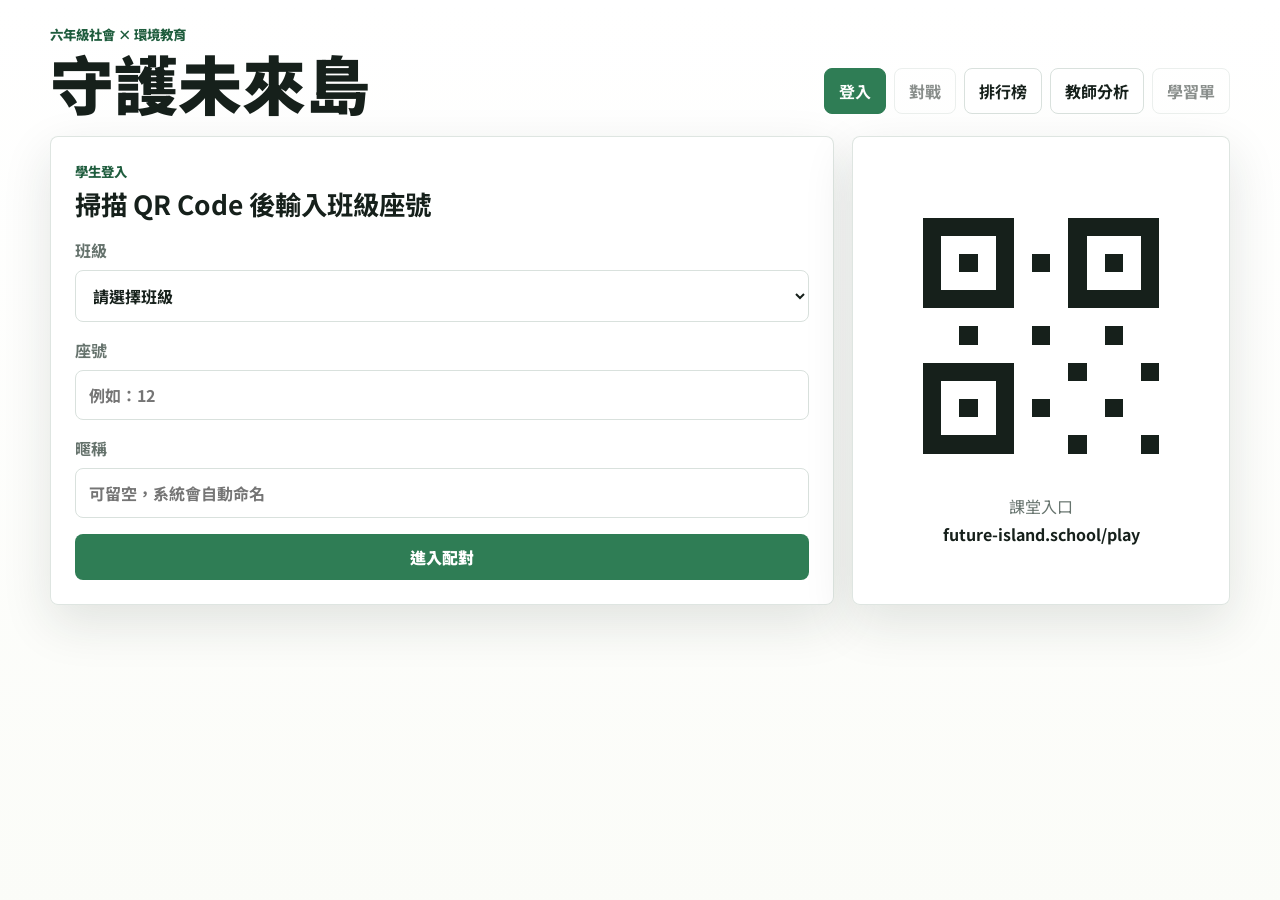
==== index.html @ 00fd928c "Add Future Island prototype" ====
<!doctype html>
<html lang="zh-Hant">
  <head>
    <meta charset="UTF-8" />
    <meta name="viewport" content="width=device-width, initial-scale=1.0" />
    <title>守護未來島</title>
    <link rel="preconnect" href="https://fonts.googleapis.com" />
    <link rel="preconnect" href="https://fonts.gstatic.com" crossorigin />
    <link
      href="https://fonts.googleapis.com/css2?family=Noto+Sans+TC:wght@400;500;700;900&display=swap"
      rel="stylesheet"
    />
    <link rel="stylesheet" href="styles.css" />
  </head>
  <body>
    <div class="app-shell">
      <header class="topbar">
        <div>
          <p class="eyebrow">六年級社會 × 環境教育</p>
          <h1>守護未來島</h1>
        </div>
        <nav class="tabs" aria-label="主要分頁">
          <button class="tab active" data-view="login">登入</button>
          <button class="tab" data-view="battle" disabled>對戰</button>
          <button class="tab" data-view="leaderboard">排行榜</button>
          <button class="tab" data-view="teacher">教師分析</button>
          <button class="tab" data-view="worksheet" disabled>學習單</button>
        </nav>
      </header>

      <main>
        <section class="view active" id="login-view">
          <div class="login-layout">
            <section class="panel login-panel">
              <p class="section-label">學生登入</p>
              <h2>掃描 QR Code 後輸入班級座號</h2>
              <form id="login-form">
                <label for="class-input">
                  班級
                  <select id="class-input" required>
                    <option value="">請選擇班級</option>
                    <option>601</option>
                    <option>602</option>
                    <option>603</option>
                    <option>604</option>
                    <option>605</option>
                  </select>
                </label>
                <label for="seat-input">
                  座號
                  <input id="seat-input" type="number" min="1" max="40" placeholder="例如：12" required />
                </label>
                <label for="name-input">
                  暱稱
                  <input id="name-input" type="text" maxlength="12" placeholder="可留空，系統會自動命名" />
                </label>
                <button class="primary-action" type="submit">進入配對</button>
              </form>
            </section>

            <aside class="qr-panel">
              <div class="qr-card" aria-label="課堂登入 QR Code 示意">
                <div class="qr-grid" id="qr-grid"></div>
              </div>
              <div class="join-copy">
                <p>課堂入口</p>
                <strong>future-island.school/play</strong>
              </div>
            </aside>
          </div>
        </section>

        <section class="view" id="battle-view">
          <div class="battle-grid">
            <section class="panel battle-panel">
              <div class="battle-meta">
                <div>
                  <p class="section-label">第 <span id="round-now">1</span> 回合 / 5</p>
                  <h2 id="question-title">環境情境題</h2>
                </div>
                <div class="timer" id="timer">60</div>
              </div>

              <p class="scenario" id="scenario-text"></p>

              <div class="choice-group">
                <p class="field-title">選擇你的立場</p>
                <div class="segmented" id="stance-options"></div>
              </div>

              <div class="choice-group">
                <p class="field-title">選擇最重要的理由卡</p>
                <div class="reason-grid" id="reason-options"></div>
              </div>

              <label class="reflection-box" for="reflection-input">
                補充一句你的想法
                <textarea id="reflection-input" maxlength="120" placeholder="請寫下你的理由或替代方案"></textarea>
              </label>

              <div class="battle-actions">
                <button class="secondary-action" id="simulate-opponent" type="button">模擬對手作答</button>
                <button class="primary-action" id="submit-round" type="button">送出本回合</button>
              </div>
            </section>

            <aside class="panel match-panel">
              <p class="section-label">雙人對打</p>
              <div class="player-row self">
                <span id="player-badge">我</span>
                <div>
                  <strong id="player-name">尚未登入</strong>
                  <p id="player-score">0 分</p>
                </div>
              </div>
              <div class="versus">VS</div>
              <div class="player-row opponent">
                <span id="opponent-badge">對手</span>
                <div>
                  <strong id="opponent-name">等待配對</strong>
                  <p id="opponent-score">0 分</p>
                </div>
              </div>
              <div class="island-meter">
                <p>未來島狀態</p>
                <div class="meter-row"><span>生態</span><progress id="eco-meter" max="100" value="62"></progress></div>
                <div class="meter-row"><span>生活</span><progress id="life-meter" max="100" value="68"></progress></div>
                <div class="meter-row"><span>永續</span><progress id="sustain-meter" max="100" value="55"></progress></div>
              </div>
              <div class="log-list" id="battle-log"></div>
            </aside>
          </div>
        </section>

        <section class="view" id="leaderboard-view">
          <section class="panel">
            <div class="section-heading">
              <div>
                <p class="section-label">即時回饋</p>
                <h2>排行榜</h2>
              </div>
              <button class="secondary-action" id="seed-demo" type="button">加入示範資料</button>
            </div>
            <div class="leaderboard-tabs">
              <button class="mini-tab active" data-board="score">總積分</button>
              <button class="mini-tab" data-board="thinking">最佳思辨</button>
              <button class="mini-tab" data-board="growth">進步表現</button>
            </div>
            <div class="leaderboard" id="leaderboard"></div>
          </section>
        </section>

        <section class="view" id="teacher-view">
          <section class="panel">
            <div class="section-heading">
              <div>
                <p class="section-label">教師後台</p>
                <h2>作答紀錄與概念分析</h2>
              </div>
              <button class="secondary-action" id="clear-data" type="button">清除紀錄</button>
            </div>
            <div class="analytics-grid">
              <div class="metric"><span id="metric-students">0</span><p>登入學生</p></div>
              <div class="metric"><span id="metric-rounds">0</span><p>作答回合</p></div>
              <div class="metric"><span id="metric-average">0</span><p>平均分數</p></div>
              <div class="metric"><span id="metric-weak">尚無</span><p>需加強概念</p></div>
            </div>
            <div class="record-table-wrap">
              <table>
                <thead>
                  <tr>
                    <th>學生</th>
                    <th>題目</th>
                    <th>立場</th>
                    <th>理由</th>
                    <th>分數</th>
                    <th>迷思標記</th>
                  </tr>
                </thead>
                <tbody id="record-table"></tbody>
              </table>
            </div>
          </section>
        </section>

        <section class="view" id="worksheet-view">
          <section class="panel worksheet-panel">
            <div class="section-heading">
              <div>
                <p class="section-label">個人化學習</p>
                <h2 id="worksheet-title">我的環境決策學習單</h2>
              </div>
              <button class="secondary-action" id="print-worksheet" type="button">列印</button>
            </div>
            <div id="worksheet-content" class="worksheet-content"></div>
          </section>
        </section>
      </main>
    </div>

    <script src="app.js"></script>
  </body>
</html>
---- styles.css ----
:root {
  color-scheme: light;
  --ink: #16201b;
  --muted: #66736d;
  --line: #d9e1dd;
  --paper: #fbfcf8;
  --panel: #ffffff;
  --leaf: #2f7d55;
  --leaf-dark: #1f5d3e;
  --sun: #f0b84d;
  --sky: #5d8fb4;
  --clay: #c6684b;
  --soft: #eef5ef;
  --shadow: 0 18px 50px rgba(21, 39, 30, 0.12);
}

* {
  box-sizing: border-box;
}

body {
  margin: 0;
  min-height: 100vh;
  background:
    linear-gradient(180deg, rgba(255, 255, 255, 0.72), rgba(251, 252, 248, 0.98)),
    url("https://images.unsplash.com/photo-1500530855697-b586d89ba3ee?auto=format&fit=crop&w=1800&q=80");
  background-attachment: fixed;
  background-position: center;
  background-size: cover;
  color: var(--ink);
  font-family: "Noto Sans TC", system-ui, -apple-system, BlinkMacSystemFont, sans-serif;
}

button,
input,
select,
textarea {
  font: inherit;
}

button {
  cursor: pointer;
}

.app-shell {
  width: min(1180px, calc(100% - 32px));
  margin: 0 auto;
  padding: 24px 0 40px;
}

.topbar {
  display: flex;
  align-items: end;
  justify-content: space-between;
  gap: 24px;
  margin-bottom: 22px;
}

.eyebrow,
.section-label {
  margin: 0 0 6px;
  color: var(--leaf-dark);
  font-size: 0.84rem;
  font-weight: 800;
}

h1,
h2,
p {
  margin-top: 0;
}

h1 {
  margin-bottom: 0;
  font-size: clamp(2.1rem, 5vw, 4.5rem);
  font-weight: 900;
  line-height: 1;
}

h2 {
  margin-bottom: 18px;
  font-size: 1.65rem;
  line-height: 1.25;
}

.tabs,
.leaderboard-tabs {
  display: flex;
  gap: 8px;
  flex-wrap: wrap;
}

.tab,
.mini-tab {
  border: 1px solid var(--line);
  border-radius: 8px;
  background: rgba(255, 255, 255, 0.82);
  color: var(--ink);
  padding: 10px 14px;
  font-weight: 700;
}

.tab.active,
.mini-tab.active {
  background: var(--leaf);
  border-color: var(--leaf);
  color: white;
}

.tab:disabled {
  cursor: not-allowed;
  opacity: 0.5;
}

.view {
  display: none;
}

.view.active {
  display: block;
}

.panel,
.qr-panel {
  border: 1px solid rgba(217, 225, 221, 0.86);
  border-radius: 8px;
  background: rgba(255, 255, 255, 0.94);
  box-shadow: var(--shadow);
}

.login-layout,
.battle-grid {
  display: grid;
  grid-template-columns: minmax(0, 1.35fr) minmax(300px, 0.65fr);
  gap: 18px;
  align-items: stretch;
}

.login-panel,
.battle-panel,
.match-panel,
.worksheet-panel,
.panel {
  padding: 24px;
}

form {
  display: grid;
  gap: 16px;
}

label {
  display: grid;
  gap: 8px;
  color: var(--muted);
  font-weight: 700;
}

input,
select,
textarea {
  width: 100%;
  border: 1px solid var(--line);
  border-radius: 8px;
  background: white;
  color: var(--ink);
  padding: 12px 13px;
}

textarea {
  min-height: 108px;
  resize: vertical;
}

.primary-action,
.secondary-action {
  min-height: 44px;
  border: 0;
  border-radius: 8px;
  padding: 11px 16px;
  font-weight: 900;
}

.primary-action {
  background: var(--leaf);
  color: white;
}

.secondary-action {
  border: 1px solid var(--line);
  background: white;
  color: var(--leaf-dark);
}

.qr-panel {
  display: grid;
  align-content: center;
  justify-items: center;
  gap: 18px;
  padding: 24px;
}

.qr-card {
  width: min(280px, 80vw);
  aspect-ratio: 1;
  padding: 14px;
  border: 8px solid white;
  background: white;
}

.qr-grid {
  display: grid;
  grid-template-columns: repeat(13, 1fr);
  height: 100%;
}

.qr-dot {
  background: var(--ink);
}

.join-copy {
  text-align: center;
}

.join-copy p {
  margin-bottom: 4px;
  color: var(--muted);
}

.battle-meta,
.section-heading,
.battle-actions {
  display: flex;
  align-items: center;
  justify-content: space-between;
  gap: 16px;
}

.timer {
  display: grid;
  place-items: center;
  width: 68px;
  height: 68px;
  border-radius: 50%;
  background: var(--sun);
  color: #4b3512;
  font-size: 1.5rem;
  font-weight: 900;
}

.scenario {
  border-left: 5px solid var(--sky);
  background: #eef6fb;
  padding: 16px;
  color: #223542;
  font-size: 1.08rem;
  line-height: 1.65;
}

.choice-group {
  margin: 18px 0;
}

.field-title {
  margin-bottom: 10px;
  color: var(--muted);
  font-weight: 900;
}

.segmented,
.reason-grid {
  display: grid;
  grid-template-columns: repeat(3, minmax(0, 1fr));
  gap: 10px;
}

.choice-btn {
  min-height: 64px;
  border: 1px solid var(--line);
  border-radius: 8px;
  background: white;
  padding: 10px;
  color: var(--ink);
  font-weight: 800;
}

.choice-btn.selected {
  border-color: var(--leaf);
  background: var(--soft);
  box-shadow: inset 0 0 0 2px var(--leaf);
}

.player-row {
  display: flex;
  gap: 12px;
  align-items: center;
  padding: 14px;
  border-radius: 8px;
  background: var(--soft);
}

.player-row span {
  display: grid;
  place-items: center;
  width: 50px;
  height: 50px;
  border-radius: 8px;
  background: var(--leaf);
  color: white;
  font-weight: 900;
}

.player-row p {
  margin: 2px 0 0;
  color: var(--muted);
}

.opponent span {
  background: var(--clay);
}

.versus {
  margin: 13px 0;
  text-align: center;
  color: var(--muted);
  font-weight: 900;
}

.island-meter {
  margin-top: 20px;
}

.meter-row {
  display: grid;
  grid-template-columns: 42px 1fr;
  gap: 10px;
  align-items: center;
  margin: 10px 0;
  color: var(--muted);
  font-weight: 700;
}

progress {
  width: 100%;
  height: 12px;
  accent-color: var(--leaf);
}

.log-list {
  display: grid;
  gap: 8px;
  margin-top: 18px;
  max-height: 250px;
  overflow: auto;
}

.log-item,
.leader-row {
  border: 1px solid var(--line);
  border-radius: 8px;
  background: white;
  padding: 12px;
}

.log-item p,
.leader-row p {
  margin: 0;
  color: var(--muted);
}

.leaderboard {
  display: grid;
  gap: 10px;
  margin-top: 18px;
}

.leader-row {
  display: grid;
  grid-template-columns: 44px 1fr auto;
  gap: 14px;
  align-items: center;
}

.rank {
  display: grid;
  place-items: center;
  width: 38px;
  height: 38px;
  border-radius: 8px;
  background: var(--soft);
  font-weight: 900;
}

.analytics-grid {
  display: grid;
  grid-template-columns: repeat(4, minmax(0, 1fr));
  gap: 12px;
  margin-bottom: 20px;
}

.metric {
  border: 1px solid var(--line);
  border-radius: 8px;
  background: var(--soft);
  padding: 16px;
}

.metric span {
  display: block;
  margin-bottom: 6px;
  font-size: 1.8rem;
  font-weight: 900;
}

.metric p {
  margin: 0;
  color: var(--muted);
}

.record-table-wrap {
  overflow-x: auto;
}

table {
  width: 100%;
  border-collapse: collapse;
  min-width: 760px;
}

th,
td {
  border-bottom: 1px solid var(--line);
  padding: 12px 10px;
  text-align: left;
  vertical-align: top;
}

th {
  color: var(--leaf-dark);
  font-size: 0.9rem;
}

.worksheet-content {
  display: grid;
  gap: 16px;
}

.worksheet-block {
  border: 1px solid var(--line);
  border-radius: 8px;
  padding: 16px;
  background: white;
}

.worksheet-block h3 {
  margin: 0 0 8px;
}

.worksheet-lines {
  display: grid;
  gap: 12px;
  margin-top: 12px;
}

.line {
  height: 34px;
  border-bottom: 1px solid var(--line);
}

@media (max-width: 860px) {
  .topbar,
  .battle-actions,
  .section-heading {
    align-items: stretch;
    flex-direction: column;
  }

  .login-layout,
  .battle-grid,
  .analytics-grid {
    grid-template-columns: 1fr;
  }

  .segmented,
  .reason-grid {
    grid-template-columns: 1fr;
  }

  .tabs {
    width: 100%;
  }

  .tab {
    flex: 1 1 auto;
  }
}

@media print {
  body {
    background: white;
  }

  .topbar,
  .tabs,
  .secondary-action {
    display: none;
  }

  .app-shell {
    width: 100%;
    padding: 0;
  }

  .panel {
    border: 0;
    box-shadow: none;
  }
}
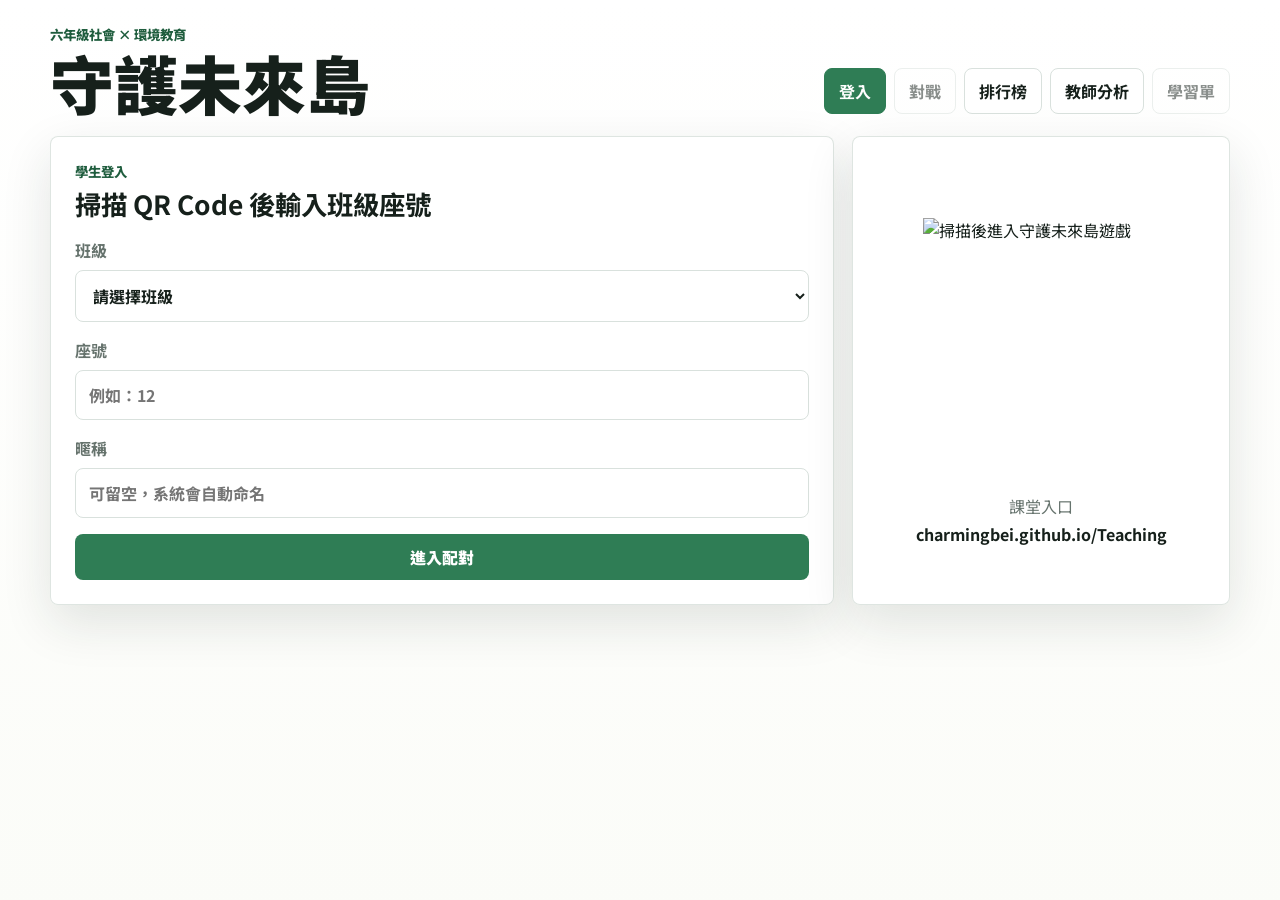
==== commit 8b0397bc: "Use scannable QR code" ====
--- a/index.html
+++ b/index.html
@@ -59,12 +59,16 @@
             </section>
 
             <aside class="qr-panel">
-              <div class="qr-card" aria-label="課堂登入 QR Code 示意">
-                <div class="qr-grid" id="qr-grid"></div>
+              <div class="qr-card" aria-label="課堂登入 QR Code">
+                <img
+                  class="qr-image"
+                  src="https://api.qrserver.com/v1/create-qr-code/?size=320x320&margin=16&data=https%3A%2F%2Fcharmingbei.github.io%2FTeaching%2F"
+                  alt="掃描後進入守護未來島遊戲"
+                />
               </div>
               <div class="join-copy">
                 <p>課堂入口</p>
-                <strong>future-island.school/play</strong>
+                <strong>charmingbei.github.io/Teaching</strong>
               </div>
             </aside>
           </div>
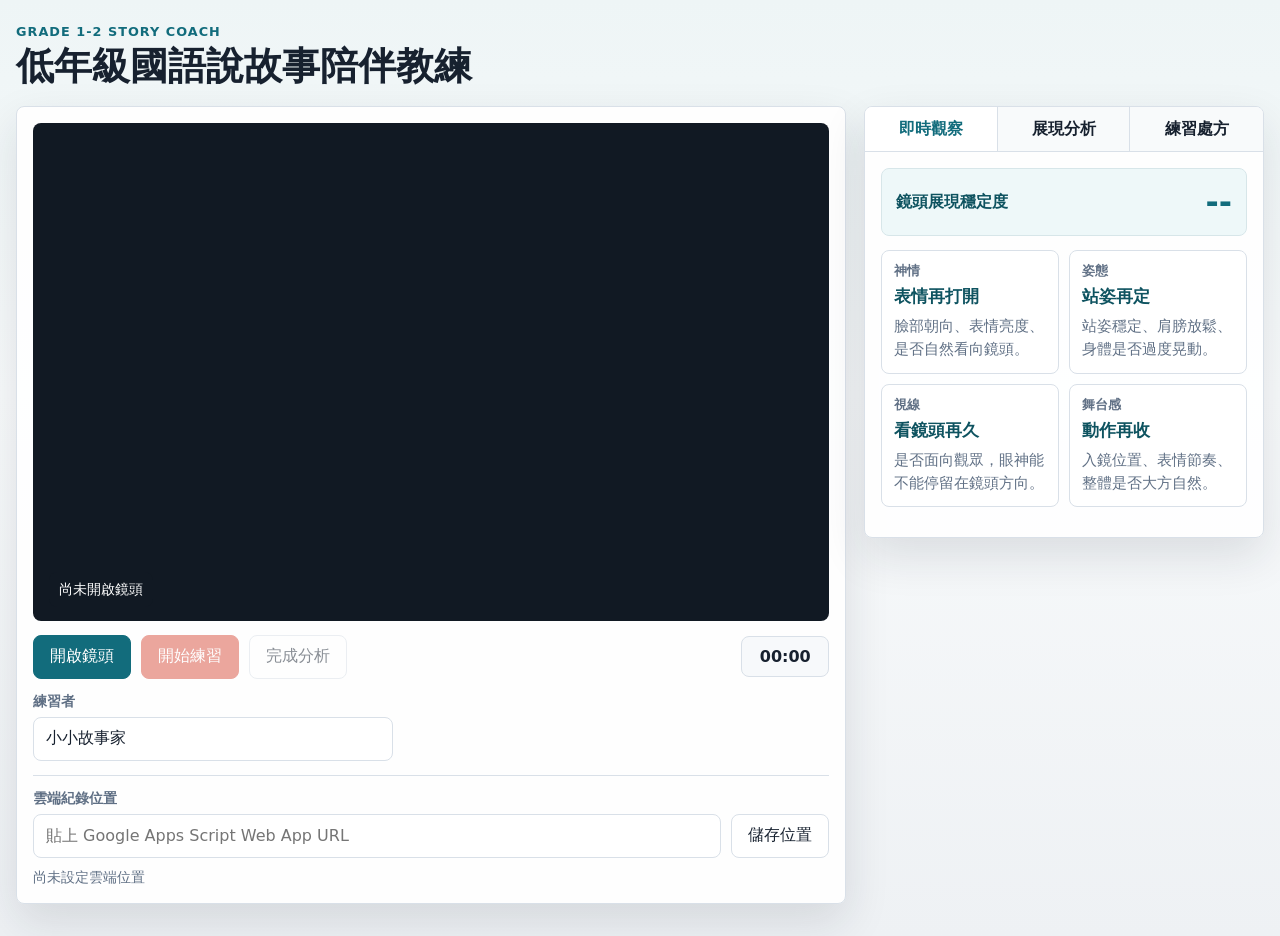
==== commit 10373780: "Add story camera coach platform" ====
--- a/index.html
+++ b/index.html
@@ -3,204 +3,102 @@
   <head>
     <meta charset="UTF-8" />
     <meta name="viewport" content="width=device-width, initial-scale=1.0" />
-    <title>守護未來島</title>
-    <link rel="preconnect" href="https://fonts.googleapis.com" />
-    <link rel="preconnect" href="https://fonts.gstatic.com" crossorigin />
-    <link
-      href="https://fonts.googleapis.com/css2?family=Noto+Sans+TC:wght@400;500;700;900&display=swap"
-      rel="stylesheet"
-    />
+    <title>低年級國語說故事陪伴教練</title>
     <link rel="stylesheet" href="styles.css" />
   </head>
   <body>
-    <div class="app-shell">
+    <main class="app-shell">
       <header class="topbar">
         <div>
-          <p class="eyebrow">六年級社會 × 環境教育</p>
-          <h1>守護未來島</h1>
+          <p class="eyebrow">Grade 1-2 Story Coach</p>
+          <h1>低年級國語說故事陪伴教練</h1>
         </div>
-        <nav class="tabs" aria-label="主要分頁">
-          <button class="tab active" data-view="login">登入</button>
-          <button class="tab" data-view="battle" disabled>對戰</button>
-          <button class="tab" data-view="leaderboard">排行榜</button>
-          <button class="tab" data-view="teacher">教師分析</button>
-          <button class="tab" data-view="worksheet" disabled>學習單</button>
-        </nav>
       </header>
 
-      <main>
-        <section class="view active" id="login-view">
-          <div class="login-layout">
-            <section class="panel login-panel">
-              <p class="section-label">學生登入</p>
-              <h2>掃描 QR Code 後輸入班級座號</h2>
-              <form id="login-form">
-                <label for="class-input">
-                  班級
-                  <select id="class-input" required>
-                    <option value="">請選擇班級</option>
-                    <option>601</option>
-                    <option>602</option>
-                    <option>603</option>
-                    <option>604</option>
-                    <option>605</option>
-                  </select>
-                </label>
-                <label for="seat-input">
-                  座號
-                  <input id="seat-input" type="number" min="1" max="40" placeholder="例如：12" required />
-                </label>
-                <label for="name-input">
-                  暱稱
-                  <input id="name-input" type="text" maxlength="12" placeholder="可留空，系統會自動命名" />
-                </label>
-                <button class="primary-action" type="submit">進入配對</button>
-              </form>
-            </section>
+      <section class="workspace">
+        <section class="practice-panel" aria-label="練習錄影">
+          <div class="video-frame">
+            <video id="camera" autoplay muted playsinline></video>
+            <div class="camera-overlay">
+              <p id="camera-status">尚未開啟鏡頭</p>
+            </div>
+          </div>
 
-            <aside class="qr-panel">
-              <div class="qr-card" aria-label="課堂登入 QR Code">
-                <img
-                  class="qr-image"
-                  src="https://api.qrserver.com/v1/create-qr-code/?size=320x320&margin=16&data=https%3A%2F%2Fcharmingbei.github.io%2FTeaching%2F"
-                  alt="掃描後進入守護未來島遊戲"
-                />
-              </div>
-              <div class="join-copy">
-                <p>課堂入口</p>
-                <strong>charmingbei.github.io/Teaching</strong>
-              </div>
-            </aside>
+          <div class="control-row">
+            <button id="camera-btn" class="primary-btn" type="button">開啟鏡頭</button>
+            <button id="record-btn" class="danger-btn" type="button" disabled>開始練習</button>
+            <button id="finish-btn" type="button" disabled>完成分析</button>
+            <div class="timer" id="timer">00:00</div>
           </div>
-        </section>
 
-        <section class="view" id="battle-view">
-          <div class="battle-grid">
-            <section class="panel battle-panel">
-              <div class="battle-meta">
-                <div>
-                  <p class="section-label">第 <span id="round-now">1</span> 回合 / 5</p>
-                  <h2 id="question-title">環境情境題</h2>
-                </div>
-                <div class="timer" id="timer">60</div>
-              </div>
+          <div class="story-box">
+            <div class="field">
+              <label for="student-name">練習者</label>
+              <input id="student-name" type="text" value="小小故事家" />
+            </div>
+          </div>
 
-              <p class="scenario" id="scenario-text"></p>
-
-              <div class="choice-group">
-                <p class="field-title">選擇你的立場</p>
-                <div class="segmented" id="stance-options"></div>
-              </div>
-
-              <div class="choice-group">
-                <p class="field-title">選擇最重要的理由卡</p>
-                <div class="reason-grid" id="reason-options"></div>
-              </div>
-
-              <label class="reflection-box" for="reflection-input">
-                補充一句你的想法
-                <textarea id="reflection-input" maxlength="120" placeholder="請寫下你的理由或替代方案"></textarea>
-              </label>
-
-              <div class="battle-actions">
-                <button class="secondary-action" id="simulate-opponent" type="button">模擬對手作答</button>
-                <button class="primary-action" id="submit-round" type="button">送出本回合</button>
-              </div>
-            </section>
-
-            <aside class="panel match-panel">
-              <p class="section-label">雙人對打</p>
-              <div class="player-row self">
-                <span id="player-badge">我</span>
-                <div>
-                  <strong id="player-name">尚未登入</strong>
-                  <p id="player-score">0 分</p>
-                </div>
-              </div>
-              <div class="versus">VS</div>
-              <div class="player-row opponent">
-                <span id="opponent-badge">對手</span>
-                <div>
-                  <strong id="opponent-name">等待配對</strong>
-                  <p id="opponent-score">0 分</p>
-                </div>
-              </div>
-              <div class="island-meter">
-                <p>未來島狀態</p>
-                <div class="meter-row"><span>生態</span><progress id="eco-meter" max="100" value="62"></progress></div>
-                <div class="meter-row"><span>生活</span><progress id="life-meter" max="100" value="68"></progress></div>
-                <div class="meter-row"><span>永續</span><progress id="sustain-meter" max="100" value="55"></progress></div>
-              </div>
-              <div class="log-list" id="battle-log"></div>
-            </aside>
-          </div>
-        </section>
-
-        <section class="view" id="leaderboard-view">
-          <section class="panel">
-            <div class="section-heading">
-              <div>
-                <p class="section-label">即時回饋</p>
-                <h2>排行榜</h2>
-              </div>
-              <button class="secondary-action" id="seed-demo" type="button">加入示範資料</button>
+          <section class="cloud-box" aria-label="雲端紀錄設定">
+            <div class="field">
+              <label for="cloud-endpoint">雲端紀錄位置</label>
+              <input id="cloud-endpoint" type="url" placeholder="貼上 Google Apps Script Web App URL" />
             </div>
-            <div class="leaderboard-tabs">
-              <button class="mini-tab active" data-board="score">總積分</button>
-              <button class="mini-tab" data-board="thinking">最佳思辨</button>
-              <button class="mini-tab" data-board="growth">進步表現</button>
-            </div>
-            <div class="leaderboard" id="leaderboard"></div>
+            <button id="save-cloud-btn" type="button">儲存位置</button>
+            <p id="cloud-status">尚未設定雲端位置</p>
           </section>
         </section>
 
-        <section class="view" id="teacher-view">
-          <section class="panel">
-            <div class="section-heading">
-              <div>
-                <p class="section-label">教師後台</p>
-                <h2>作答紀錄與概念分析</h2>
-              </div>
-              <button class="secondary-action" id="clear-data" type="button">清除紀錄</button>
+        <aside class="coach-panel" aria-label="教練分析">
+          <nav class="tabs" aria-label="分析分頁">
+            <button class="tab active" type="button" data-tab="live">即時觀察</button>
+            <button class="tab" type="button" data-tab="report">展現分析</button>
+            <button class="tab" type="button" data-tab="plan">練習處方</button>
+          </nav>
+
+          <section id="live-tab" class="tab-page active">
+            <div class="score-meter">
+              <span>鏡頭展現穩定度</span>
+              <strong id="readiness-score">--</strong>
             </div>
-            <div class="analytics-grid">
-              <div class="metric"><span id="metric-students">0</span><p>登入學生</p></div>
-              <div class="metric"><span id="metric-rounds">0</span><p>作答回合</p></div>
-              <div class="metric"><span id="metric-average">0</span><p>平均分數</p></div>
-              <div class="metric"><span id="metric-weak">尚無</span><p>需加強概念</p></div>
+            <div class="signal-grid">
+              <article>
+                <span>神情</span>
+                <strong id="face-signal">待觀察</strong>
+                <p>臉部朝向、表情亮度、是否自然看向鏡頭。</p>
+              </article>
+              <article>
+                <span>姿態</span>
+                <strong id="posture-signal">待觀察</strong>
+                <p>站姿穩定、肩膀放鬆、身體是否過度晃動。</p>
+              </article>
+              <article>
+                <span>視線</span>
+                <strong id="voice-signal">待觀察</strong>
+                <p>是否面向觀眾，眼神能不能停留在鏡頭方向。</p>
+              </article>
+              <article>
+                <span>舞台感</span>
+                <strong id="story-signal">待觀察</strong>
+                <p>入鏡位置、表情節奏、整體是否大方自然。</p>
+              </article>
             </div>
-            <div class="record-table-wrap">
-              <table>
-                <thead>
-                  <tr>
-                    <th>學生</th>
-                    <th>題目</th>
-                    <th>立場</th>
-                    <th>理由</th>
-                    <th>分數</th>
-                    <th>迷思標記</th>
-                  </tr>
-                </thead>
-                <tbody id="record-table"></tbody>
-              </table>
-            </div>
+            <ul id="live-cues" class="cue-list"></ul>
           </section>
-        </section>
 
-        <section class="view" id="worksheet-view">
-          <section class="panel worksheet-panel">
-            <div class="section-heading">
-              <div>
-                <p class="section-label">個人化學習</p>
-                <h2 id="worksheet-title">我的環境決策學習單</h2>
-              </div>
-              <button class="secondary-action" id="print-worksheet" type="button">列印</button>
-            </div>
-            <div id="worksheet-content" class="worksheet-content"></div>
+          <section id="report-tab" class="tab-page">
+            <h2>鏡頭展現分析</h2>
+            <div id="rubric-results" class="rubric-results"></div>
           </section>
-        </section>
-      </main>
-    </div>
+
+          <section id="plan-tab" class="tab-page">
+            <h2>練習處方</h2>
+            <ol id="training-plan" class="training-plan"></ol>
+            <h2 class="record-title">練習紀錄</h2>
+            <div id="record-list" class="record-list"></div>
+          </section>
+        </aside>
+      </section>
+    </main>
 
     <script src="app.js"></script>
   </body>
--- a/styles.css
+++ b/styles.css
@@ -1,17 +1,17 @@
 :root {
   color-scheme: light;
-  --ink: #16201b;
-  --muted: #66736d;
-  --line: #d9e1dd;
-  --paper: #fbfcf8;
+  --ink: #17212f;
+  --muted: #607085;
+  --line: #d9e0e8;
+  --paper: #f7f9fb;
   --panel: #ffffff;
-  --leaf: #2f7d55;
-  --leaf-dark: #1f5d3e;
-  --sun: #f0b84d;
-  --sky: #5d8fb4;
-  --clay: #c6684b;
-  --soft: #eef5ef;
-  --shadow: 0 18px 50px rgba(21, 39, 30, 0.12);
+  --brand: #126c7c;
+  --brand-dark: #0e5360;
+  --accent: #d9503f;
+  --gold: #c99125;
+  --good: #1d8f61;
+  --warn: #bd6b16;
+  --shadow: 0 18px 45px rgba(23, 33, 47, 0.12);
 }
 
 * {
@@ -21,14 +21,9 @@
 body {
   margin: 0;
   min-height: 100vh;
-  background:
-    linear-gradient(180deg, rgba(255, 255, 255, 0.72), rgba(251, 252, 248, 0.98)),
-    url("https://images.unsplash.com/photo-1500530855697-b586d89ba3ee?auto=format&fit=crop&w=1800&q=80");
-  background-attachment: fixed;
-  background-position: center;
-  background-size: cover;
+  font-family: "PingFang TC", "Noto Sans TC", "Microsoft JhengHei", system-ui, sans-serif;
   color: var(--ink);
-  font-family: "Noto Sans TC", system-ui, -apple-system, BlinkMacSystemFont, sans-serif;
+  background: linear-gradient(180deg, #eef5f6 0%, #f8fafb 42%, #eef1f4 100%);
 }
 
 button,
@@ -39,121 +34,184 @@
 }
 
 button {
+  border: 1px solid var(--line);
+  border-radius: 8px;
+  color: var(--ink);
+  background: var(--panel);
+  min-height: 44px;
+  padding: 0 16px;
   cursor: pointer;
 }
 
+button:disabled {
+  cursor: not-allowed;
+  opacity: 0.5;
+}
+
 .app-shell {
-  width: min(1180px, calc(100% - 32px));
+  width: min(1440px, calc(100% - 32px));
   margin: 0 auto;
-  padding: 24px 0 40px;
+  padding: 24px 0 32px;
 }
 
 .topbar {
   display: flex;
-  align-items: end;
+  align-items: flex-end;
   justify-content: space-between;
   gap: 24px;
-  margin-bottom: 22px;
-}
-
-.eyebrow,
-.section-label {
+  margin-bottom: 18px;
+}
+
+.eyebrow {
   margin: 0 0 6px;
-  color: var(--leaf-dark);
-  font-size: 0.84rem;
+  color: var(--brand);
+  font-size: 0.8rem;
   font-weight: 800;
+  letter-spacing: 0.08em;
+  text-transform: uppercase;
 }
 
 h1,
-h2,
-p {
-  margin-top: 0;
+h2 {
+  margin: 0;
 }
 
 h1 {
-  margin-bottom: 0;
-  font-size: clamp(2.1rem, 5vw, 4.5rem);
-  font-weight: 900;
-  line-height: 1;
+  font-size: clamp(1.6rem, 3vw, 2.35rem);
+  line-height: 1.15;
 }
 
 h2 {
-  margin-bottom: 18px;
-  font-size: 1.65rem;
-  line-height: 1.25;
-}
-
-.tabs,
-.leaderboard-tabs {
+  font-size: 1.15rem;
+  margin-bottom: 14px;
+}
+
+.workspace {
+  display: grid;
+  grid-template-columns: minmax(0, 1.35fr) minmax(360px, 0.65fr);
+  gap: 18px;
+  align-items: start;
+}
+
+.practice-panel,
+.coach-panel {
+  border: 1px solid var(--line);
+  border-radius: 8px;
+  background: rgba(255, 255, 255, 0.92);
+  box-shadow: var(--shadow);
+}
+
+.practice-panel {
+  padding: 16px;
+}
+
+.coach-panel {
+  overflow: hidden;
+}
+
+.video-frame {
+  position: relative;
+  overflow: hidden;
+  width: 100%;
+  aspect-ratio: 16 / 10;
+  border-radius: 8px;
+  background: #111923;
+}
+
+video {
+  width: 100%;
+  height: 100%;
+  object-fit: cover;
+  transform: scaleX(-1);
+}
+
+.camera-overlay {
+  position: absolute;
+  inset: 0;
+  display: grid;
+  place-items: center;
+  pointer-events: none;
+}
+
+.camera-overlay p {
+  position: absolute;
+  left: 16px;
+  bottom: 14px;
+  margin: 0;
+  padding: 8px 10px;
+  border-radius: 8px;
+  color: #fff;
+  background: rgba(17, 25, 35, 0.72);
+  font-size: 0.9rem;
+}
+
+.control-row {
   display: flex;
-  gap: 8px;
+  align-items: center;
   flex-wrap: wrap;
-}
-
-.tab,
-.mini-tab {
-  border: 1px solid var(--line);
-  border-radius: 8px;
-  background: rgba(255, 255, 255, 0.82);
-  color: var(--ink);
-  padding: 10px 14px;
-  font-weight: 700;
-}
-
-.tab.active,
-.mini-tab.active {
-  background: var(--leaf);
-  border-color: var(--leaf);
-  color: white;
-}
-
-.tab:disabled {
-  cursor: not-allowed;
-  opacity: 0.5;
-}
-
-.view {
-  display: none;
-}
-
-.view.active {
-  display: block;
-}
-
-.panel,
-.qr-panel {
-  border: 1px solid rgba(217, 225, 221, 0.86);
-  border-radius: 8px;
-  background: rgba(255, 255, 255, 0.94);
-  box-shadow: var(--shadow);
-}
-
-.login-layout,
-.battle-grid {
-  display: grid;
-  grid-template-columns: minmax(0, 1.35fr) minmax(300px, 0.65fr);
-  gap: 18px;
-  align-items: stretch;
-}
-
-.login-panel,
-.battle-panel,
-.match-panel,
-.worksheet-panel,
-.panel {
-  padding: 24px;
-}
-
-form {
-  display: grid;
-  gap: 16px;
+  gap: 10px;
+  margin: 14px 0;
+}
+
+.primary-btn {
+  border-color: var(--brand);
+  color: #fff;
+  background: var(--brand);
+}
+
+.primary-btn:hover {
+  background: var(--brand-dark);
+}
+
+.danger-btn {
+  border-color: var(--accent);
+  color: #fff;
+  background: var(--accent);
+}
+
+.timer {
+  margin-left: auto;
+  min-width: 88px;
+  padding: 10px 12px;
+  border: 1px solid var(--line);
+  border-radius: 8px;
+  text-align: center;
+  font-weight: 800;
+  background: var(--paper);
+}
+
+.story-box {
+  display: grid;
+  grid-template-columns: minmax(220px, 360px);
+  gap: 12px;
+}
+
+.cloud-box {
+  display: grid;
+  grid-template-columns: minmax(220px, 1fr) auto;
+  gap: 10px;
+  align-items: end;
+  margin-top: 14px;
+  padding-top: 14px;
+  border-top: 1px solid var(--line);
+}
+
+.cloud-box p {
+  grid-column: 1 / -1;
+  margin: 0;
+  color: var(--muted);
+  font-size: 0.9rem;
+}
+
+.field {
+  display: grid;
+  gap: 6px;
 }
 
 label {
-  display: grid;
-  gap: 8px;
-  color: var(--muted);
-  font-weight: 700;
+  color: var(--muted);
+  font-size: 0.86rem;
+  font-weight: 800;
 }
 
 input,
@@ -162,357 +220,238 @@
   width: 100%;
   border: 1px solid var(--line);
   border-radius: 8px;
-  background: white;
   color: var(--ink);
-  padding: 12px 13px;
-}
-
-textarea {
-  min-height: 108px;
-  resize: vertical;
-}
-
-.primary-action,
-.secondary-action {
+  background: #fff;
+}
+
+input,
+select {
   min-height: 44px;
+  padding: 0 12px;
+}
+
+.tabs {
+  display: grid;
+  grid-template-columns: repeat(3, 1fr);
+  border-bottom: 1px solid var(--line);
+}
+
+.tab {
   border: 0;
-  border-radius: 8px;
-  padding: 11px 16px;
-  font-weight: 900;
-}
-
-.primary-action {
-  background: var(--leaf);
-  color: white;
-}
-
-.secondary-action {
-  border: 1px solid var(--line);
-  background: white;
-  color: var(--leaf-dark);
-}
-
-.qr-panel {
-  display: grid;
-  align-content: center;
-  justify-items: center;
-  gap: 18px;
-  padding: 24px;
-}
-
-.qr-card {
-  width: min(280px, 80vw);
-  aspect-ratio: 1;
-  padding: 14px;
-  border: 8px solid white;
-  background: white;
-}
-
-.qr-grid {
-  display: grid;
-  grid-template-columns: repeat(13, 1fr);
-  height: 100%;
-}
-
-.qr-dot {
-  background: var(--ink);
-}
-
-.join-copy {
-  text-align: center;
-}
-
-.join-copy p {
-  margin-bottom: 4px;
-  color: var(--muted);
-}
-
-.battle-meta,
-.section-heading,
-.battle-actions {
+  border-right: 1px solid var(--line);
+  border-radius: 0;
+  background: #f8fafb;
+  font-weight: 800;
+}
+
+.tab:last-child {
+  border-right: 0;
+}
+
+.tab.active {
+  color: var(--brand);
+  background: #fff;
+}
+
+.tab-page {
+  display: none;
+  padding: 16px;
+}
+
+.tab-page.active {
+  display: block;
+}
+
+.score-meter {
   display: flex;
   align-items: center;
   justify-content: space-between;
   gap: 16px;
-}
-
-.timer {
-  display: grid;
-  place-items: center;
-  width: 68px;
-  height: 68px;
-  border-radius: 50%;
-  background: var(--sun);
-  color: #4b3512;
-  font-size: 1.5rem;
+  margin-bottom: 14px;
+  padding: 14px;
+  border: 1px solid #d7e6e9;
+  border-radius: 8px;
+  background: #eef8f9;
+}
+
+.score-meter span {
+  color: var(--brand-dark);
   font-weight: 900;
 }
 
-.scenario {
-  border-left: 5px solid var(--sky);
-  background: #eef6fb;
-  padding: 16px;
-  color: #223542;
-  font-size: 1.08rem;
-  line-height: 1.65;
-}
-
-.choice-group {
-  margin: 18px 0;
-}
-
-.field-title {
-  margin-bottom: 10px;
-  color: var(--muted);
+.score-meter strong {
+  font-size: 2rem;
+  color: var(--brand);
+}
+
+.signal-grid {
+  display: grid;
+  grid-template-columns: repeat(2, minmax(0, 1fr));
+  gap: 10px;
+}
+
+.signal-grid article,
+.rubric-item,
+.training-plan li {
+  border: 1px solid var(--line);
+  border-radius: 8px;
+  background: #fff;
+}
+
+.signal-grid article {
+  padding: 12px;
+}
+
+.signal-grid span {
+  display: block;
+  color: var(--muted);
+  font-size: 0.8rem;
   font-weight: 900;
 }
 
-.segmented,
-.reason-grid {
-  display: grid;
-  grid-template-columns: repeat(3, minmax(0, 1fr));
+.signal-grid strong {
+  display: block;
+  margin: 5px 0 7px;
+  color: var(--brand-dark);
+  font-size: 1.05rem;
+}
+
+.signal-grid p,
+.cue-list,
+.rubric-item p,
+.training-plan {
+  color: var(--muted);
+  line-height: 1.55;
+}
+
+.signal-grid p,
+.rubric-item p {
+  margin: 0;
+  font-size: 0.92rem;
+}
+
+.cue-list {
+  display: grid;
+  gap: 8px;
+  margin: 14px 0 0;
+  padding-left: 18px;
+}
+
+.rubric-results {
+  display: grid;
   gap: 10px;
 }
 
-.choice-btn {
-  min-height: 64px;
-  border: 1px solid var(--line);
-  border-radius: 8px;
-  background: white;
-  padding: 10px;
-  color: var(--ink);
-  font-weight: 800;
-}
-
-.choice-btn.selected {
-  border-color: var(--leaf);
-  background: var(--soft);
-  box-shadow: inset 0 0 0 2px var(--leaf);
-}
-
-.player-row {
+.rubric-item {
+  padding: 12px;
+}
+
+.rubric-heading {
   display: flex;
+  justify-content: space-between;
   gap: 12px;
-  align-items: center;
-  padding: 14px;
-  border-radius: 8px;
-  background: var(--soft);
-}
-
-.player-row span {
-  display: grid;
-  place-items: center;
-  width: 50px;
-  height: 50px;
-  border-radius: 8px;
-  background: var(--leaf);
-  color: white;
+  margin-bottom: 8px;
   font-weight: 900;
 }
 
-.player-row p {
-  margin: 2px 0 0;
-  color: var(--muted);
-}
-
-.opponent span {
-  background: var(--clay);
-}
-
-.versus {
-  margin: 13px 0;
-  text-align: center;
-  color: var(--muted);
-  font-weight: 900;
-}
-
-.island-meter {
-  margin-top: 20px;
-}
-
-.meter-row {
-  display: grid;
-  grid-template-columns: 42px 1fr;
+.rubric-heading span:last-child {
+  color: var(--gold);
+}
+
+.bar {
+  overflow: hidden;
+  height: 8px;
+  margin-bottom: 8px;
+  border-radius: 999px;
+  background: #e9edf2;
+}
+
+.bar i {
+  display: block;
+  height: 100%;
+  width: var(--value);
+  background: linear-gradient(90deg, var(--brand), var(--good));
+}
+
+.training-plan,
+.record-list {
+  display: grid;
   gap: 10px;
-  align-items: center;
-  margin: 10px 0;
-  color: var(--muted);
-  font-weight: 700;
-}
-
-progress {
-  width: 100%;
-  height: 12px;
-  accent-color: var(--leaf);
-}
-
-.log-list {
-  display: grid;
-  gap: 8px;
+  margin: 0;
+}
+
+.training-plan {
+  padding-left: 20px;
+}
+
+.training-plan li {
+  padding: 12px;
+}
+
+.record-title {
   margin-top: 18px;
-  max-height: 250px;
-  overflow: auto;
-}
-
-.log-item,
-.leader-row {
-  border: 1px solid var(--line);
-  border-radius: 8px;
-  background: white;
+}
+
+.record-list p {
+  margin: 0;
+  color: var(--muted);
+}
+
+.record-item {
+  display: grid;
+  grid-template-columns: 1fr auto;
+  gap: 6px 12px;
   padding: 12px;
-}
-
-.log-item p,
-.leader-row p {
-  margin: 0;
-  color: var(--muted);
-}
-
-.leaderboard {
-  display: grid;
-  gap: 10px;
-  margin-top: 18px;
-}
-
-.leader-row {
-  display: grid;
-  grid-template-columns: 44px 1fr auto;
-  gap: 14px;
-  align-items: center;
-}
-
-.rank {
-  display: grid;
-  place-items: center;
-  width: 38px;
-  height: 38px;
-  border-radius: 8px;
-  background: var(--soft);
-  font-weight: 900;
-}
-
-.analytics-grid {
-  display: grid;
-  grid-template-columns: repeat(4, minmax(0, 1fr));
-  gap: 12px;
-  margin-bottom: 20px;
-}
-
-.metric {
-  border: 1px solid var(--line);
-  border-radius: 8px;
-  background: var(--soft);
-  padding: 16px;
-}
-
-.metric span {
-  display: block;
-  margin-bottom: 6px;
-  font-size: 1.8rem;
-  font-weight: 900;
-}
-
-.metric p {
-  margin: 0;
-  color: var(--muted);
-}
-
-.record-table-wrap {
-  overflow-x: auto;
-}
-
-table {
-  width: 100%;
-  border-collapse: collapse;
-  min-width: 760px;
-}
-
-th,
-td {
-  border-bottom: 1px solid var(--line);
-  padding: 12px 10px;
-  text-align: left;
-  vertical-align: top;
-}
-
-th {
-  color: var(--leaf-dark);
-  font-size: 0.9rem;
-}
-
-.worksheet-content {
-  display: grid;
-  gap: 16px;
-}
-
-.worksheet-block {
-  border: 1px solid var(--line);
-  border-radius: 8px;
-  padding: 16px;
-  background: white;
-}
-
-.worksheet-block h3 {
-  margin: 0 0 8px;
-}
-
-.worksheet-lines {
-  display: grid;
-  gap: 12px;
-  margin-top: 12px;
-}
-
-.line {
-  height: 34px;
-  border-bottom: 1px solid var(--line);
-}
-
-@media (max-width: 860px) {
-  .topbar,
-  .battle-actions,
-  .section-heading {
+  border: 1px solid var(--line);
+  border-radius: 8px;
+  background: #fff;
+}
+
+.record-item div {
+  display: grid;
+  gap: 2px;
+}
+
+.record-item span,
+.record-item p {
+  color: var(--muted);
+}
+
+.record-item p {
+  grid-column: 1 / -1;
+  margin: 0;
+  line-height: 1.55;
+}
+
+.record-item b {
+  color: var(--brand);
+  font-size: 1.2rem;
+}
+
+@media (max-width: 980px) {
+  .topbar {
     align-items: stretch;
     flex-direction: column;
   }
 
-  .login-layout,
-  .battle-grid,
-  .analytics-grid {
+  .workspace {
     grid-template-columns: 1fr;
   }
-
-  .segmented,
-  .reason-grid {
+}
+
+@media (max-width: 640px) {
+  .app-shell {
+    width: min(100% - 20px, 1440px);
+    padding-top: 14px;
+  }
+
+  .story-box,
+  .cloud-box,
+  .signal-grid {
     grid-template-columns: 1fr;
   }
 
-  .tabs {
-    width: 100%;
+  .timer {
+    margin-left: 0;
   }
-
-  .tab {
-    flex: 1 1 auto;
-  }
-}
-
-@media print {
-  body {
-    background: white;
-  }
-
-  .topbar,
-  .tabs,
-  .secondary-action {
-    display: none;
-  }
-
-  .app-shell {
-    width: 100%;
-    padding: 0;
-  }
-
-  .panel {
-    border: 0;
-    box-shadow: none;
-  }
-}
+}
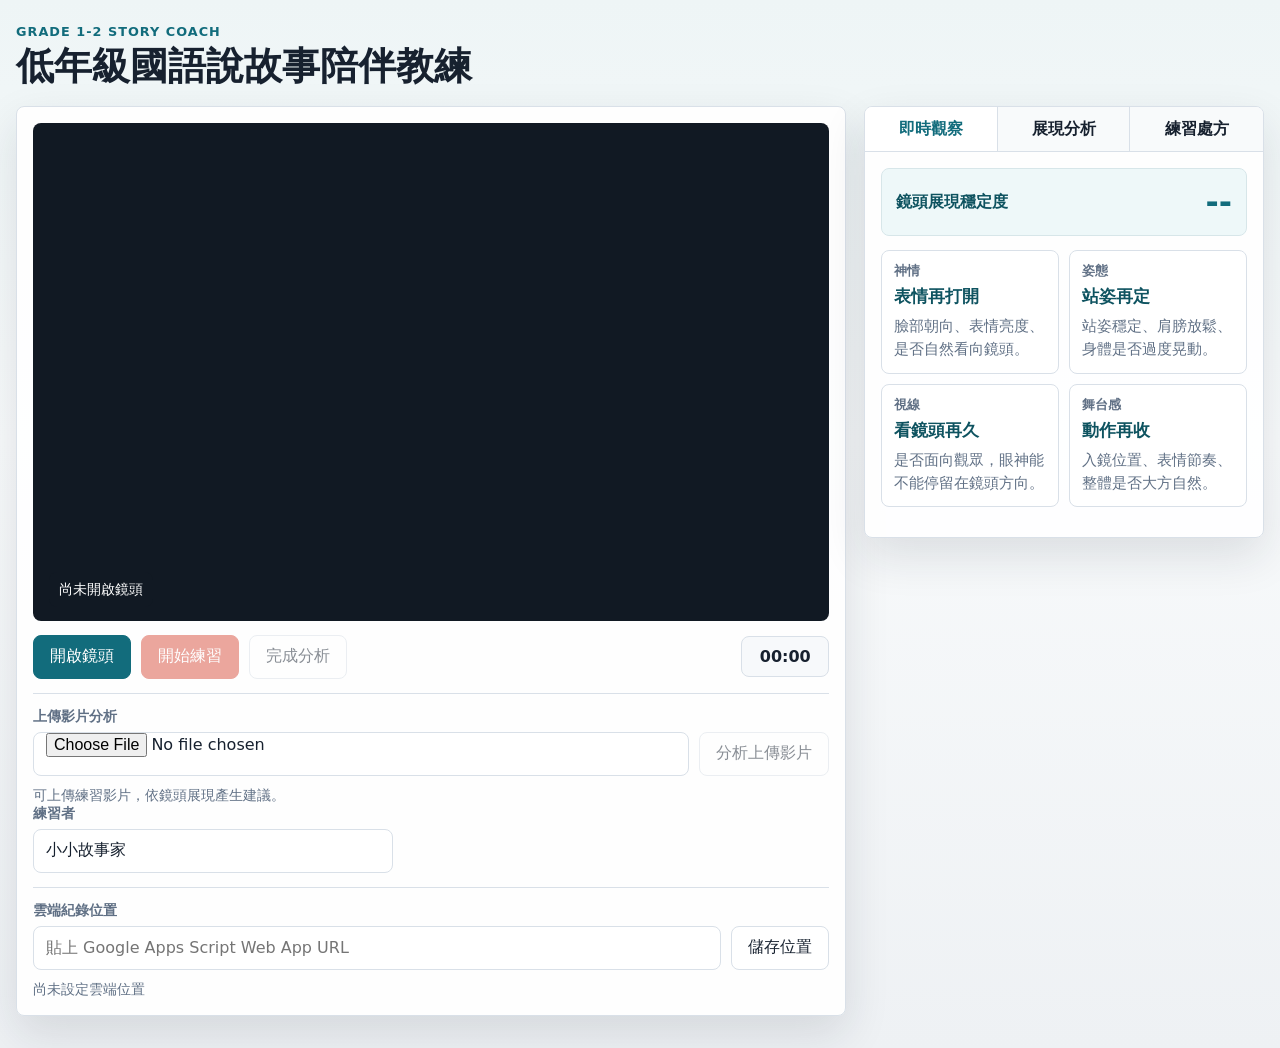
==== commit 4261f8c7: "Add uploaded video analysis" ====
--- a/index.html
+++ b/index.html
@@ -30,6 +30,15 @@
             <button id="finish-btn" type="button" disabled>完成分析</button>
             <div class="timer" id="timer">00:00</div>
           </div>
+
+          <section class="upload-box" aria-label="上傳影片分析">
+            <div class="field">
+              <label for="video-upload">上傳影片分析</label>
+              <input id="video-upload" type="file" accept="video/*" />
+            </div>
+            <button id="analyze-upload-btn" type="button" disabled>分析上傳影片</button>
+            <p id="upload-status">可上傳練習影片，依鏡頭展現產生建議。</p>
+          </section>
 
           <div class="story-box">
             <div class="field">
--- a/styles.css
+++ b/styles.css
@@ -125,6 +125,10 @@
   transform: scaleX(-1);
 }
 
+video.uploaded-video {
+  transform: none;
+}
+
 .camera-overlay {
   position: absolute;
   inset: 0;
@@ -186,6 +190,7 @@
   gap: 12px;
 }
 
+.upload-box,
 .cloud-box {
   display: grid;
   grid-template-columns: minmax(220px, 1fr) auto;
@@ -196,6 +201,7 @@
   border-top: 1px solid var(--line);
 }
 
+.upload-box p,
 .cloud-box p {
   grid-column: 1 / -1;
   margin: 0;
@@ -446,6 +452,7 @@
   }
 
   .story-box,
+  .upload-box,
   .cloud-box,
   .signal-grid {
     grid-template-columns: 1fr;
